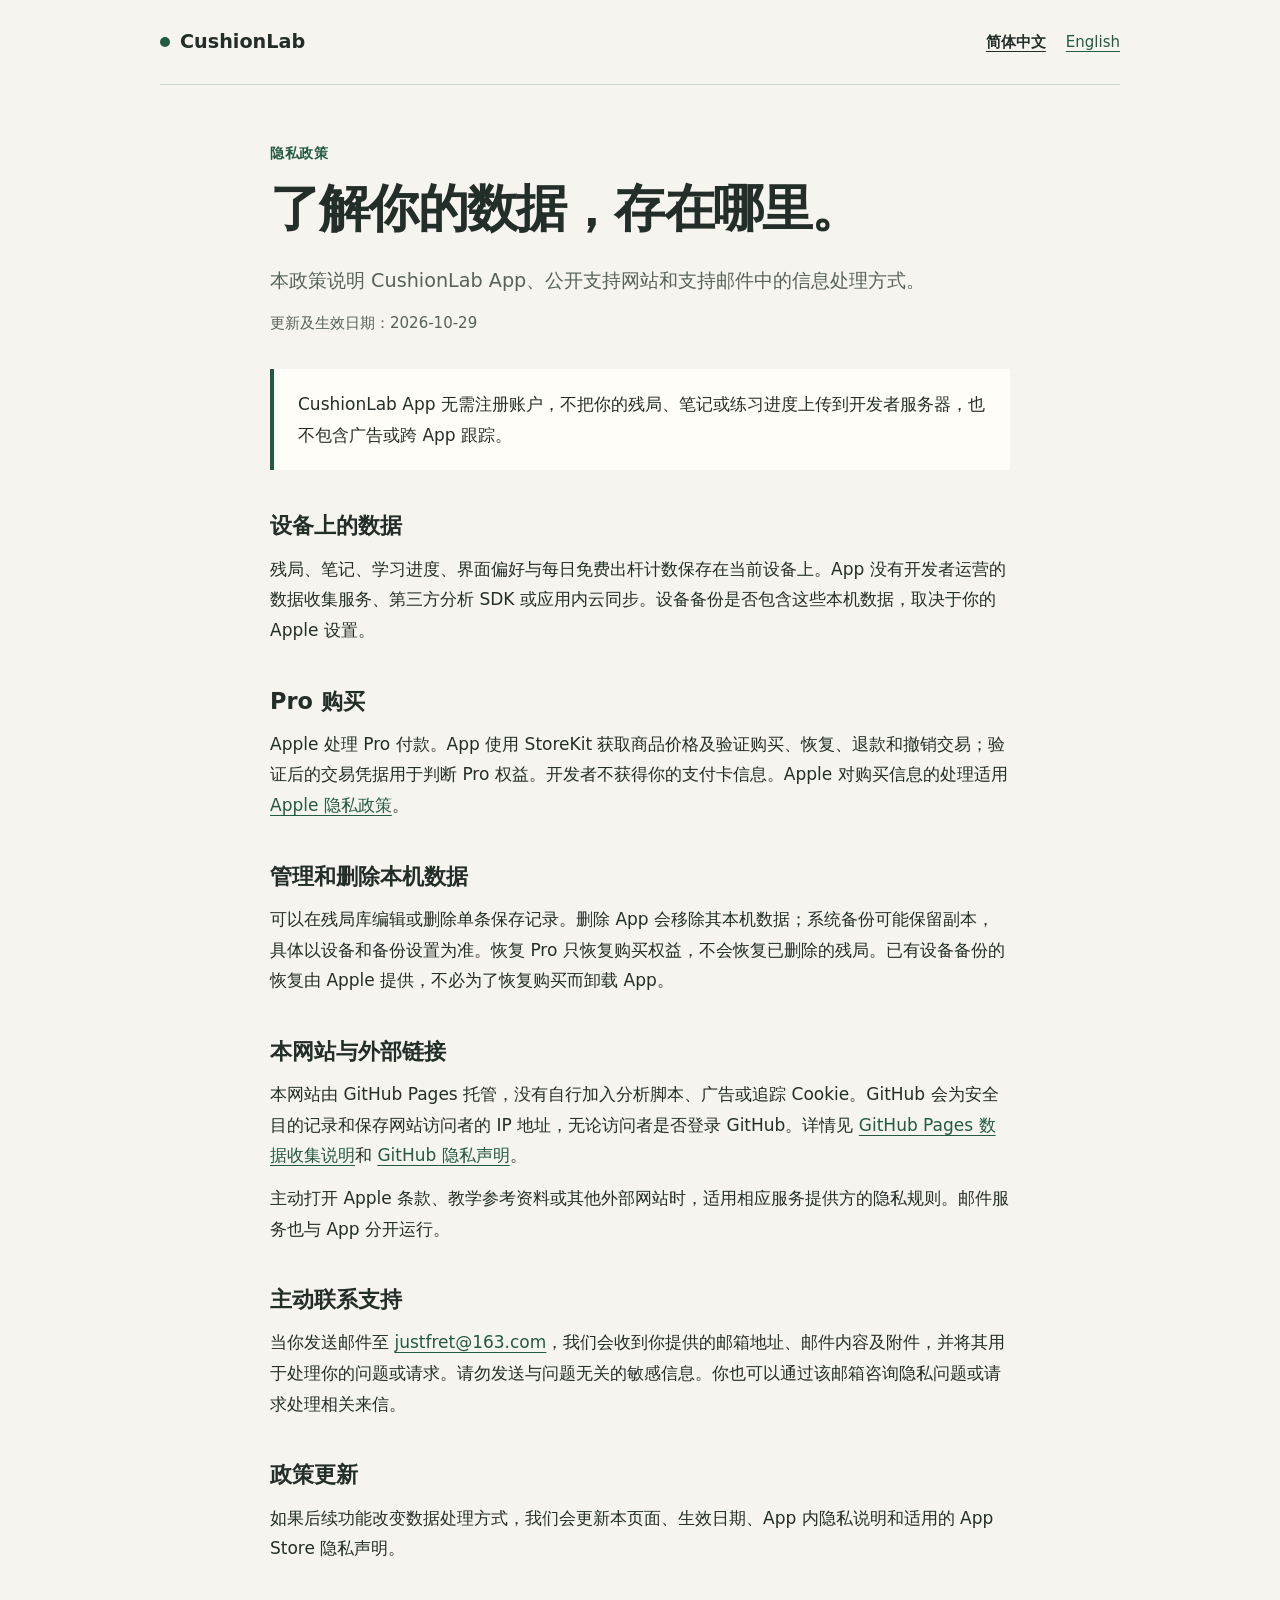
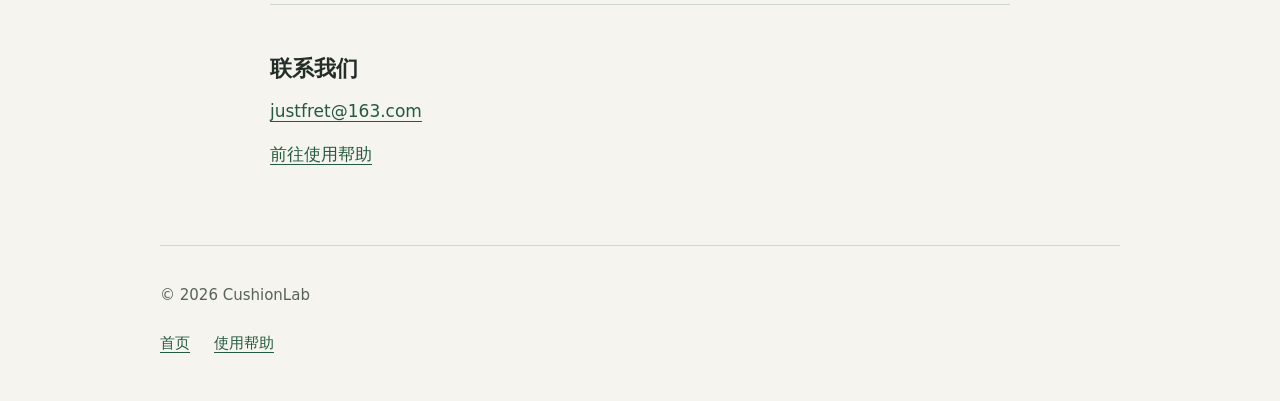
==== privacy/index.html @ 5f66bac8 "feat: add bilingual CushionLab support and privacy pages" ====
<!doctype html>
<html lang="zh-Hans">
<head>
  <meta charset="utf-8">
  <meta name="viewport" content="width=device-width, initial-scale=1">
  <meta name="description" content="CushionLab 隐私政策：本机数据、Apple 购买、GitHub Pages 网站及支持邮件的信息处理。">
  <title>隐私政策 · CushionLab</title>
  <link rel="stylesheet" href="../assets/site.css">
  <link rel="alternate" hreflang="zh-Hans" href="index.html">
  <link rel="alternate" hreflang="en" href="en.html">
</head>
<body>
  <a class="skip" href="#main">跳到主要内容</a>
  <header class="header"><a class="brand" href="../">CushionLab</a><nav class="languages" aria-label="语言"><a href="index.html" lang="zh-Hans" aria-current="page">简体中文</a><a href="en.html" lang="en" hreflang="en">English</a></nav></header>
  <main id="main" class="article">
    <p class="eyebrow">隐私政策</p>
    <h1>了解你的数据，存在哪里。</h1>
    <p class="lead">本政策说明 CushionLab App、公开支持网站和支持邮件中的信息处理方式。</p>
    <p class="meta"><time datetime="2026-10-29">更新及生效日期：2026-10-29</time></p>
    <div class="notice">CushionLab App 无需注册账户，不把你的残局、笔记或练习进度上传到开发者服务器，也不包含广告或跨 App 跟踪。</div>
    <h2>设备上的数据</h2><p>残局、笔记、学习进度、界面偏好与每日免费出杆计数保存在当前设备上。App 没有开发者运营的数据收集服务、第三方分析 SDK 或应用内云同步。设备备份是否包含这些本机数据，取决于你的 Apple 设置。</p>
    <h2>Pro 购买</h2><p>Apple 处理 Pro 付款。App 使用 StoreKit 获取商品价格及验证购买、恢复、退款和撤销交易；验证后的交易凭据用于判断 Pro 权益。开发者不获得你的支付卡信息。Apple 对购买信息的处理适用 <a href="https://www.apple.com/legal/privacy/">Apple 隐私政策</a>。</p>
    <h2>管理和删除本机数据</h2><p>可以在残局库编辑或删除单条保存记录。删除 App 会移除其本机数据；系统备份可能保留副本，具体以设备和备份设置为准。恢复 Pro 只恢复购买权益，不会恢复已删除的残局。已有设备备份的恢复由 Apple 提供，不必为了恢复购买而卸载 App。</p>
    <h2>本网站与外部链接</h2><p>本网站由 GitHub Pages 托管，没有自行加入分析脚本、广告或追踪 Cookie。GitHub 会为安全目的记录和保存网站访问者的 IP 地址，无论访问者是否登录 GitHub。详情见 <a href="https://docs.github.com/en/pages/getting-started-with-github-pages/what-is-github-pages#data-collection">GitHub Pages 数据收集说明</a>和 <a href="https://docs.github.com/en/site-policy/privacy-policies/github-general-privacy-statement">GitHub 隐私声明</a>。</p><p>主动打开 Apple 条款、教学参考资料或其他外部网站时，适用相应服务提供方的隐私规则。邮件服务也与 App 分开运行。</p>
    <h2>主动联系支持</h2><p>当你发送邮件至 <a href="mailto:justfret@163.com?subject=CushionLab%20Privacy"><bdi>justfret@163.com</bdi></a>，我们会收到你提供的邮箱地址、邮件内容及附件，并将其用于处理你的问题或请求。请勿发送与问题无关的敏感信息。你也可以通过该邮箱咨询隐私问题或请求处理相关来信。</p>
    <h2>政策更新</h2><p>如果后续功能改变数据处理方式，我们会更新本页面、生效日期、App 内隐私说明和适用的 App Store 隐私声明。</p>
    <section class="contact"><h2>联系我们</h2><p><a href="mailto:justfret@163.com?subject=CushionLab%20Privacy"><bdi>justfret@163.com</bdi></a></p><p><a href="../support/">前往使用帮助</a></p></section>
  </main>
  <footer class="footer"><p>© 2026 CushionLab</p><nav aria-label="网站"><a href="../">首页</a><a href="../support/">使用帮助</a></nav></footer>
</body>
</html>
---- assets/site.css ----
:root {
  color-scheme: light dark;
  --background: #f6f4ee;
  --surface: #fffdf7;
  --text: #242e29;
  --muted: #56625a;
  --accent: #245b40;
  --border: #cdd6cd;
}
* { box-sizing: border-box; }
html { font-size: 100%; scroll-padding-top: 24px; }
body {
  margin: 0;
  background: var(--background);
  color: var(--text);
  font: 1.0625rem/1.8 system-ui, -apple-system, BlinkMacSystemFont, "Segoe UI", sans-serif;
  overflow-wrap: anywhere;
}
a { color: var(--accent); text-underline-offset: 4px; }
a:hover { text-decoration-thickness: 2px; }
a:focus-visible { outline: 3px solid var(--accent); outline-offset: 5px; border-radius: 3px; }
.skip { position: absolute; left: 20px; top: -100px; padding: 12px; background: var(--surface); z-index: 1; }
.skip:focus { top: 10px; }
.header, main, .footer { width: min(100% - 40px, 960px); margin-inline: auto; }
.header { display: flex; flex-wrap: wrap; align-items: center; justify-content: space-between; gap: 12px 24px; padding-block: 20px; border-bottom: 1px solid var(--border); }
.brand { font-size: 1.2rem; font-weight: 750; color: var(--text); text-decoration: none; }
.brand::before { content: ""; display: inline-block; width: 10px; height: 10px; border-radius: 50%; background: var(--accent); margin-right: 10px; }
.languages { display: flex; flex-wrap: wrap; gap: 20px; font-size: .9375rem; }
.languages a, .brand { display: inline-flex; min-height: 44px; align-items: center; }
.languages [aria-current="page"] { font-weight: 700; color: var(--text); }
main { padding-block: 56px 64px; }
.article { max-width: 740px; }
.eyebrow { color: var(--accent); font-weight: 700; font-size: .875rem; letter-spacing: .05em; margin: 0 0 12px; }
h1 { font-size: clamp(2rem, 5vw, 3.2rem); line-height: 1.2; letter-spacing: -.035em; margin: 0 0 24px; }
h2 { margin: 40px 0 12px; font-size: 1.4rem; line-height: 1.4; }
h3 { margin: 28px 0 10px; font-size: 1.125rem; line-height: 1.5; }
p { margin: 12px 0; }
.lead { font-size: 1.2rem; color: var(--muted); max-width: 60ch; }
.meta, .footer { color: var(--muted); font-size: .9375rem; }
.notice { padding: 20px 24px; border-left: 4px solid var(--accent); background: var(--surface); margin: 32px 0; }
.routes { display: grid; grid-template-columns: 1fr 1fr; gap: 24px; margin-top: 40px; }
.route { display: block; padding: 28px; background: var(--surface); border: 1px solid var(--border); border-radius: 16px; text-decoration: none; }
.route h2 { margin: 0 0 12px; color: var(--text); }
.route p { color: var(--muted); margin: 0 0 20px; }
.route span { font-weight: 650; text-decoration: underline; text-underline-offset: 4px; }
li + li { margin-top: 12px; }
.contact { margin-top: 40px; padding-top: 8px; border-top: 1px solid var(--border); }
.footer { padding-block: 24px 36px; border-top: 1px solid var(--border); }
.footer nav { display: flex; flex-wrap: wrap; gap: 12px 24px; }
.footer a { display: inline-flex; align-items: center; min-height: 44px; }
@media (max-width: 600px) {
  main { padding-block: 36px 48px; }
  .routes { grid-template-columns: 1fr; gap: 16px; }
  .route { padding: 24px; }
  .header, main, .footer { width: calc(100% - 32px); }
}
@media (prefers-color-scheme: dark) {
  :root { --background: #181d1b; --surface: #222b26; --text: #f2f1e8; --muted: #bdc7bd; --accent: #e4c99d; --border: #46534a; }
}
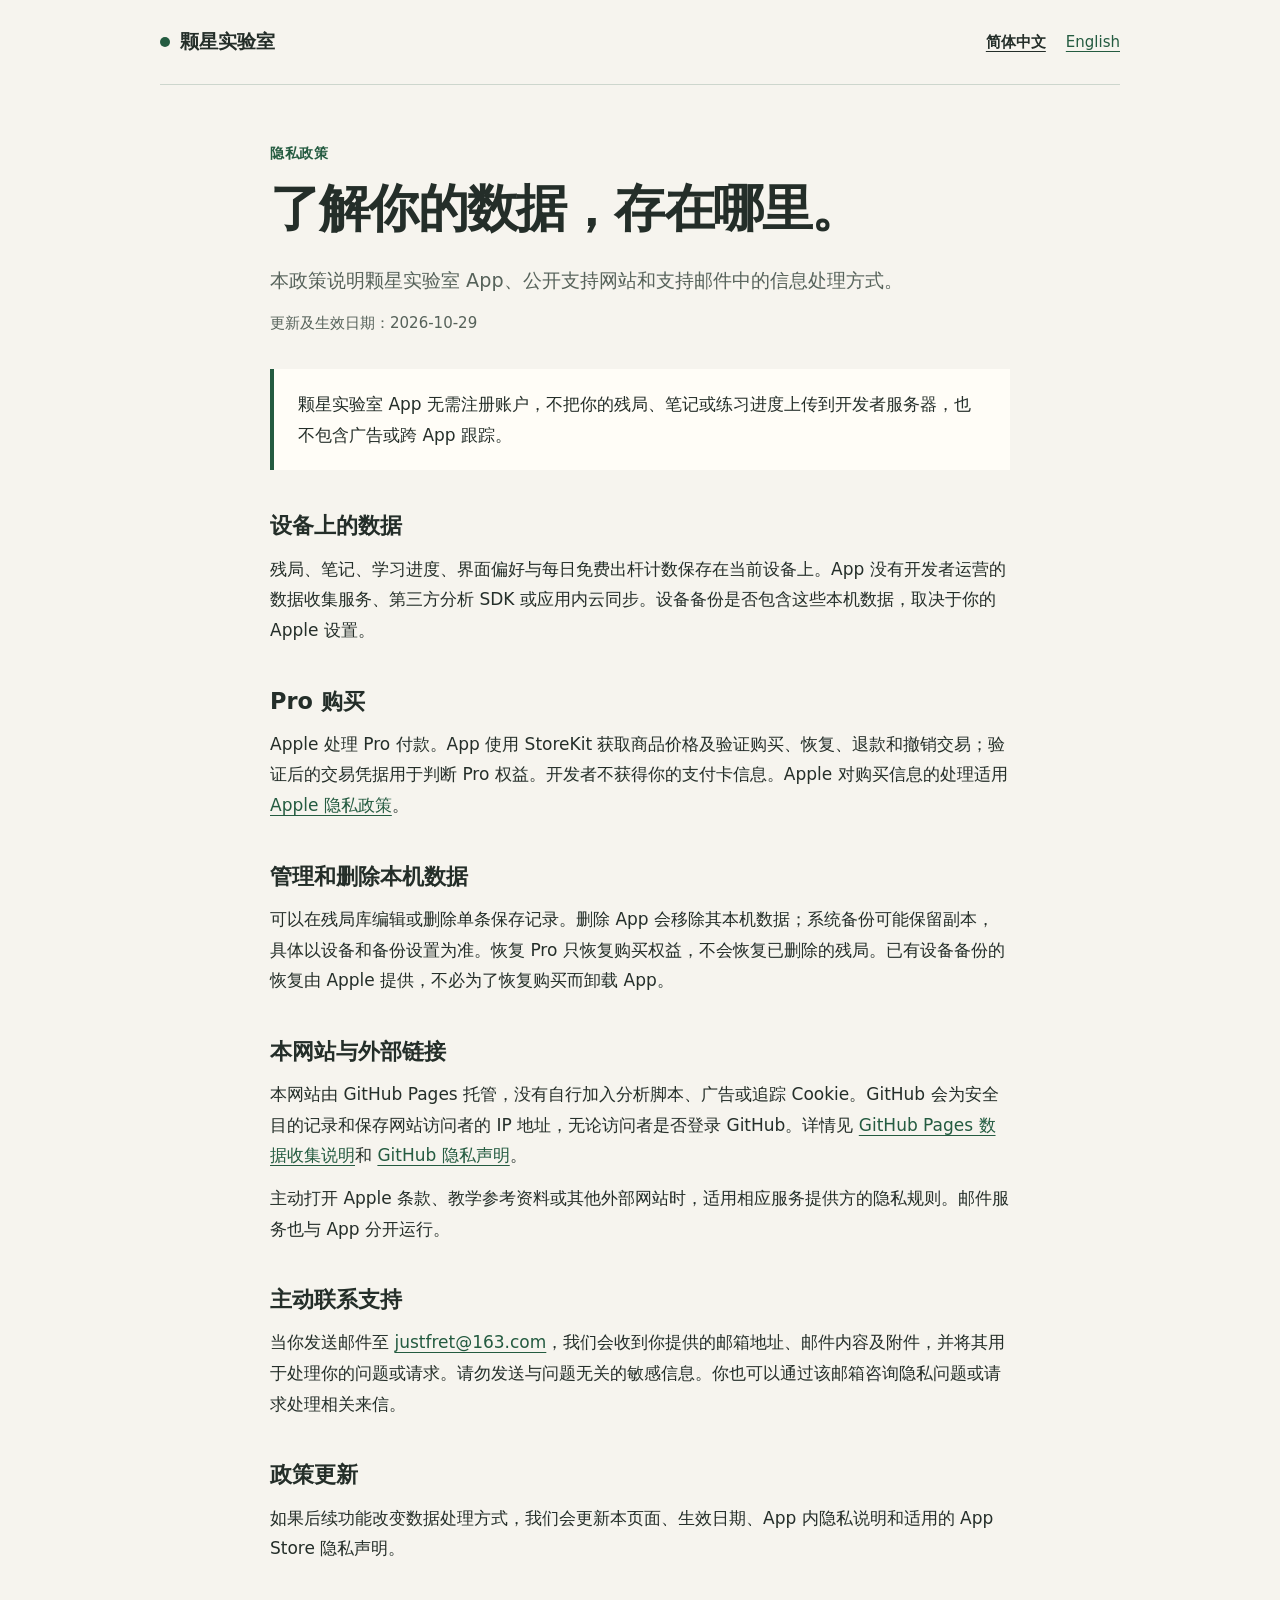
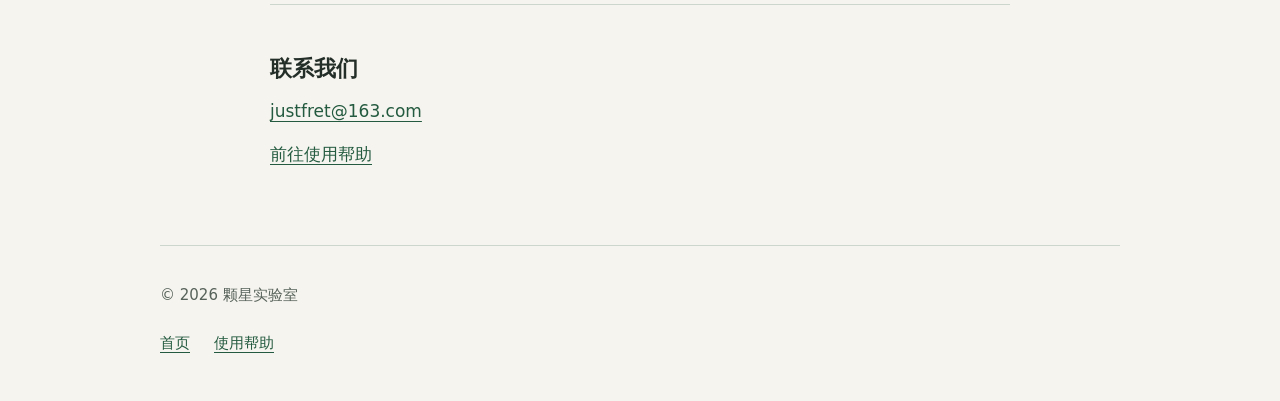
==== commit 4b2f4456: "fix: use 颗星实验室 brand on public pages" ====
--- a/privacy/index.html
+++ b/privacy/index.html
@@ -3,29 +3,29 @@
 <head>
   <meta charset="utf-8">
   <meta name="viewport" content="width=device-width, initial-scale=1">
-  <meta name="description" content="CushionLab 隐私政策：本机数据、Apple 购买、GitHub Pages 网站及支持邮件的信息处理。">
-  <title>隐私政策 · CushionLab</title>
+  <meta name="description" content="颗星实验室隐私政策：本机数据、Apple 购买、GitHub Pages 网站及支持邮件的信息处理。">
+  <title>隐私政策 · 颗星实验室</title>
   <link rel="stylesheet" href="../assets/site.css">
   <link rel="alternate" hreflang="zh-Hans" href="index.html">
   <link rel="alternate" hreflang="en" href="en.html">
 </head>
 <body>
   <a class="skip" href="#main">跳到主要内容</a>
-  <header class="header"><a class="brand" href="../">CushionLab</a><nav class="languages" aria-label="语言"><a href="index.html" lang="zh-Hans" aria-current="page">简体中文</a><a href="en.html" lang="en" hreflang="en">English</a></nav></header>
+  <header class="header"><a class="brand" href="../">颗星实验室</a><nav class="languages" aria-label="语言"><a href="index.html" lang="zh-Hans" aria-current="page">简体中文</a><a href="en.html" lang="en" hreflang="en">English</a></nav></header>
   <main id="main" class="article">
     <p class="eyebrow">隐私政策</p>
     <h1>了解你的数据，存在哪里。</h1>
-    <p class="lead">本政策说明 CushionLab App、公开支持网站和支持邮件中的信息处理方式。</p>
+    <p class="lead">本政策说明颗星实验室 App、公开支持网站和支持邮件中的信息处理方式。</p>
     <p class="meta"><time datetime="2026-10-29">更新及生效日期：2026-10-29</time></p>
-    <div class="notice">CushionLab App 无需注册账户，不把你的残局、笔记或练习进度上传到开发者服务器，也不包含广告或跨 App 跟踪。</div>
+    <div class="notice">颗星实验室 App 无需注册账户，不把你的残局、笔记或练习进度上传到开发者服务器，也不包含广告或跨 App 跟踪。</div>
     <h2>设备上的数据</h2><p>残局、笔记、学习进度、界面偏好与每日免费出杆计数保存在当前设备上。App 没有开发者运营的数据收集服务、第三方分析 SDK 或应用内云同步。设备备份是否包含这些本机数据，取决于你的 Apple 设置。</p>
     <h2>Pro 购买</h2><p>Apple 处理 Pro 付款。App 使用 StoreKit 获取商品价格及验证购买、恢复、退款和撤销交易；验证后的交易凭据用于判断 Pro 权益。开发者不获得你的支付卡信息。Apple 对购买信息的处理适用 <a href="https://www.apple.com/legal/privacy/">Apple 隐私政策</a>。</p>
     <h2>管理和删除本机数据</h2><p>可以在残局库编辑或删除单条保存记录。删除 App 会移除其本机数据；系统备份可能保留副本，具体以设备和备份设置为准。恢复 Pro 只恢复购买权益，不会恢复已删除的残局。已有设备备份的恢复由 Apple 提供，不必为了恢复购买而卸载 App。</p>
     <h2>本网站与外部链接</h2><p>本网站由 GitHub Pages 托管，没有自行加入分析脚本、广告或追踪 Cookie。GitHub 会为安全目的记录和保存网站访问者的 IP 地址，无论访问者是否登录 GitHub。详情见 <a href="https://docs.github.com/en/pages/getting-started-with-github-pages/what-is-github-pages#data-collection">GitHub Pages 数据收集说明</a>和 <a href="https://docs.github.com/en/site-policy/privacy-policies/github-general-privacy-statement">GitHub 隐私声明</a>。</p><p>主动打开 Apple 条款、教学参考资料或其他外部网站时，适用相应服务提供方的隐私规则。邮件服务也与 App 分开运行。</p>
-    <h2>主动联系支持</h2><p>当你发送邮件至 <a href="mailto:justfret@163.com?subject=CushionLab%20Privacy"><bdi>justfret@163.com</bdi></a>，我们会收到你提供的邮箱地址、邮件内容及附件，并将其用于处理你的问题或请求。请勿发送与问题无关的敏感信息。你也可以通过该邮箱咨询隐私问题或请求处理相关来信。</p>
+    <h2>主动联系支持</h2><p>当你发送邮件至 <a href="mailto:justfret@163.com?subject=%E9%A2%97%E6%98%9F%E5%AE%9E%E9%AA%8C%E5%AE%A4%20Privacy"><bdi>justfret@163.com</bdi></a>，我们会收到你提供的邮箱地址、邮件内容及附件，并将其用于处理你的问题或请求。请勿发送与问题无关的敏感信息。你也可以通过该邮箱咨询隐私问题或请求处理相关来信。</p>
     <h2>政策更新</h2><p>如果后续功能改变数据处理方式，我们会更新本页面、生效日期、App 内隐私说明和适用的 App Store 隐私声明。</p>
-    <section class="contact"><h2>联系我们</h2><p><a href="mailto:justfret@163.com?subject=CushionLab%20Privacy"><bdi>justfret@163.com</bdi></a></p><p><a href="../support/">前往使用帮助</a></p></section>
+    <section class="contact"><h2>联系我们</h2><p><a href="mailto:justfret@163.com?subject=%E9%A2%97%E6%98%9F%E5%AE%9E%E9%AA%8C%E5%AE%A4%20Privacy"><bdi>justfret@163.com</bdi></a></p><p><a href="../support/">前往使用帮助</a></p></section>
   </main>
-  <footer class="footer"><p>© 2026 CushionLab</p><nav aria-label="网站"><a href="../">首页</a><a href="../support/">使用帮助</a></nav></footer>
+  <footer class="footer"><p>© 2026 颗星实验室</p><nav aria-label="网站"><a href="../">首页</a><a href="../support/">使用帮助</a></nav></footer>
 </body>
 </html>
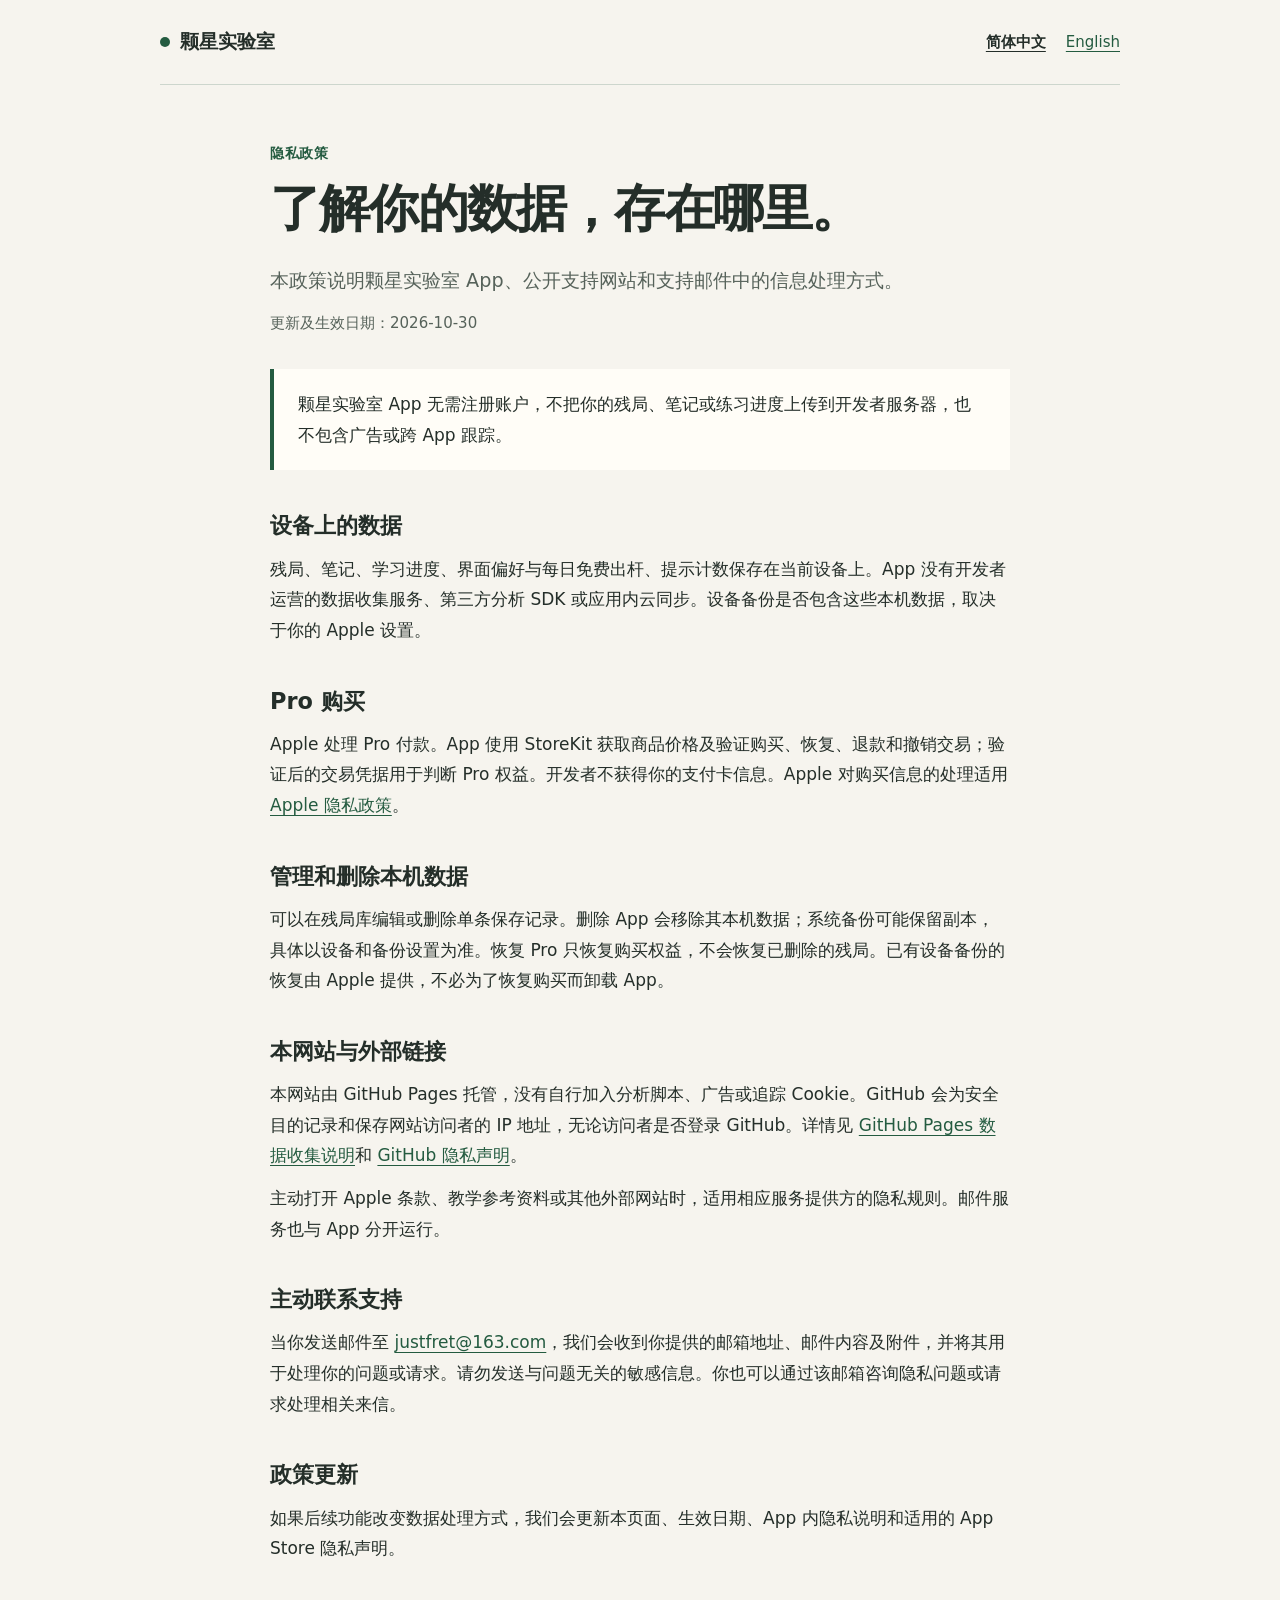
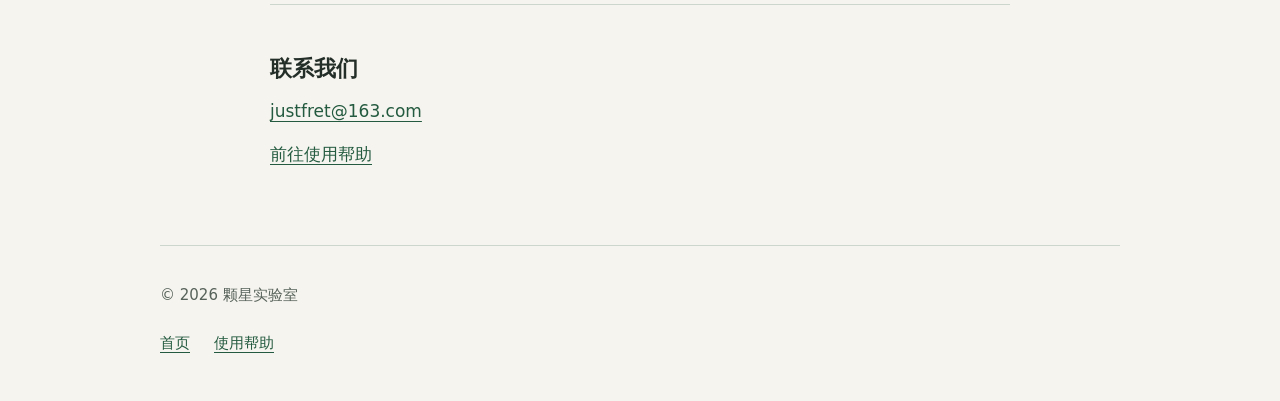
==== commit 8e67b377: "docs: clarify daily shot and hint allowances" ====
--- a/privacy/index.html
+++ b/privacy/index.html
@@ -16,9 +16,9 @@
     <p class="eyebrow">隐私政策</p>
     <h1>了解你的数据，存在哪里。</h1>
     <p class="lead">本政策说明颗星实验室 App、公开支持网站和支持邮件中的信息处理方式。</p>
-    <p class="meta"><time datetime="2026-10-29">更新及生效日期：2026-10-29</time></p>
+    <p class="meta"><time datetime="2026-10-30">更新及生效日期：2026-10-30</time></p>
     <div class="notice">颗星实验室 App 无需注册账户，不把你的残局、笔记或练习进度上传到开发者服务器，也不包含广告或跨 App 跟踪。</div>
-    <h2>设备上的数据</h2><p>残局、笔记、学习进度、界面偏好与每日免费出杆计数保存在当前设备上。App 没有开发者运营的数据收集服务、第三方分析 SDK 或应用内云同步。设备备份是否包含这些本机数据，取决于你的 Apple 设置。</p>
+    <h2>设备上的数据</h2><p>残局、笔记、学习进度、界面偏好与每日免费出杆、提示计数保存在当前设备上。App 没有开发者运营的数据收集服务、第三方分析 SDK 或应用内云同步。设备备份是否包含这些本机数据，取决于你的 Apple 设置。</p>
     <h2>Pro 购买</h2><p>Apple 处理 Pro 付款。App 使用 StoreKit 获取商品价格及验证购买、恢复、退款和撤销交易；验证后的交易凭据用于判断 Pro 权益。开发者不获得你的支付卡信息。Apple 对购买信息的处理适用 <a href="https://www.apple.com/legal/privacy/">Apple 隐私政策</a>。</p>
     <h2>管理和删除本机数据</h2><p>可以在残局库编辑或删除单条保存记录。删除 App 会移除其本机数据；系统备份可能保留副本，具体以设备和备份设置为准。恢复 Pro 只恢复购买权益，不会恢复已删除的残局。已有设备备份的恢复由 Apple 提供，不必为了恢复购买而卸载 App。</p>
     <h2>本网站与外部链接</h2><p>本网站由 GitHub Pages 托管，没有自行加入分析脚本、广告或追踪 Cookie。GitHub 会为安全目的记录和保存网站访问者的 IP 地址，无论访问者是否登录 GitHub。详情见 <a href="https://docs.github.com/en/pages/getting-started-with-github-pages/what-is-github-pages#data-collection">GitHub Pages 数据收集说明</a>和 <a href="https://docs.github.com/en/site-policy/privacy-policies/github-general-privacy-statement">GitHub 隐私声明</a>。</p><p>主动打开 Apple 条款、教学参考资料或其他外部网站时，适用相应服务提供方的隐私规则。邮件服务也与 App 分开运行。</p>
